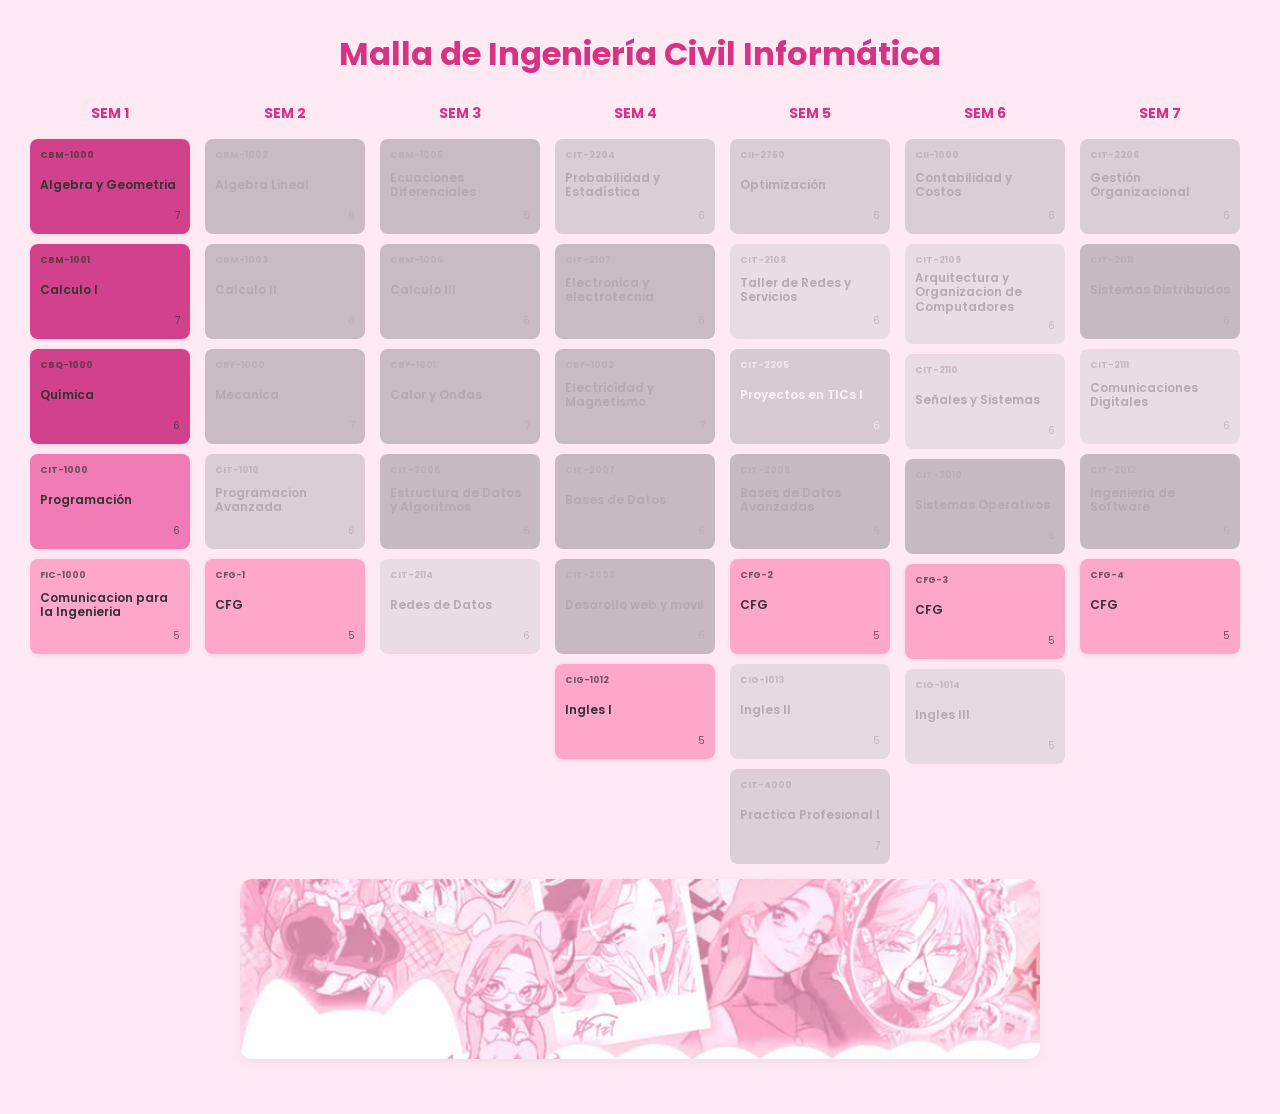
==== index.html @ 048e0d5b "Add files via upload" ====
<!DOCTYPE html>
<html lang="es">
<head>
    <link href="https://fonts.googleapis.com/css2?family=Poppins:wght@300;400;600&display=swap" rel="stylesheet">
    <meta charset="UTF-8">
    <meta name="viewport" content="width=device-width, initial-scale=1.0">
    <title>Mi Malla </title>

    <link rel="stylesheet" href="style.css">
    
</head>
<body>

    <header>
        <h1>Malla de Ingeniería Civil Informática</h1>
    </header>

    <main>
        <div id="malla"></div>
    </main>

    <script src="data.js"></script>
    <script src="script.js"></script>

    <header>
    <img src="mizibaner.jpg" alt="Banner Deco" class="banner-superior">
</header>
</body>
</html>
---- style.css ----
body {
    font-family: 'Poppins', sans-serif;
    margin: 0;
    padding: 30px;
    background: #ffeaf4; /* Tu fondo rosa original */
}

/* Estilos para el contenedor del encabezado */
header {
    text-align: center;
    margin-bottom: 25px;
    display: block; /* Asegura el orden vertical */
}

/* Tu rectángulo decorativo superior */
.banner-superior {
    width: 100%;          
    max-width: 800px;     /* Ancho máximo para que no quede gigante */
    height: 180px;        /* Alto del rectángulo */
    object-fit: cover;    /* Evita que la imagen se deforme o estire feo */
    border-radius: 12px;  /* Bordes redondeados estéticos */
    box-shadow: 0 4px 10px rgba(0,0,0,0.05); 
    margin: 0 auto 15px auto; /* Lo centra y le da separación con el título */
    display: block;
}

h1 {
    text-align: center;
    color: #d63384;
    margin: 0;
    margin-bottom: 25px;
}

#malla {
    display: grid;
    grid-template-columns: repeat(11, 1fr);
    gap: 15px;
    align-items: start;
    overflow-x: auto;
    padding-bottom: 15px;
}

.semestre {
    display: flex;
    flex-direction: column;
    gap: 10px; 
}

.semestre h2 {
    font-size: 14px;
    text-align: center;
    color: #d63384;
    margin: 0 0 5px 0;
}

/* --- ESTILO BASE DE LAS TARJETAS --- */
.ramo {
    padding: 10px;
    margin: 0;
    width: 140px;
    font-size: 12px;
    border-radius: 8px;
    box-shadow: 0 1px 4px rgba(0,0,0,0.1);
    transition: all 0.25s ease;
    display: flex;
    flex-direction: column;
    justify-content: space-between;
    min-height: 75px; 
    color: #333;
}

/* --- COLORES OFICIALES POR GRUPO (Cuando están Disponibles) --- */
.ramo.pc   { background-color: #d2418c; } /* Ciencias Básicas (Celeste) */
.ramo.sd   { background-color: #f17bb4; } /* Sistemas Digitales (Verde) */
.ramo.fi   { background-color: #c93c83; } /* Fundamentos Informática (Gris) */
.ramo.tic  { background-color: #ffb3cb; } /* Redes / TICs (Morado) */
.ramo.an   { background-color: #ff6bb8; color: white; } /* Proyectos / Gestión (Rojo) */
.ramo.tin  { background-color: #ffa7c9; } /* Transversales / Inglés (Naranja) */
.ramo.elec { background-color: #ff7dc2; } /* Electivos / Titulación (Rosa) */

/* Cambios de color para textos claros sobre fondos oscuros (Rojo) */
.ramo.an .ramo-codigo, .ramo.an .ramo-creditos { color: #fff; opacity: 0.8; }

/* --- COMPORTAMIENTO DE ESTADOS --- */

/* 1. Estado Bloqueado: Apaga el color original volviéndolo gris pálido */
.ramo.bloqueado {
    filter: grayscale(100%);
    opacity: 0.35;
    cursor: not-allowed;
    box-shadow: none;
}

/* 2. Estado Disponible: Recupera su color, brilla y es interactivo */
.ramo.disponible {
    filter: grayscale(0%);
    opacity: 1;
    cursor: pointer;
}

.ramo.disponible:hover {
    transform: scale(1.05);
    box-shadow: 0 4px 10px rgba(0,0,0,0.15);
}



.ramo.aprobado {
    background-image: linear-gradient(rgba(255, 227, 241, 0.65), rgba(214, 51, 132, 0.85)), url('aprobado.png') !important;
    background-size: cover;          /* Hace que la imagen cubra toda la casilla sin deformarse */
    background-position: center;     /* Centra tu foto dentro de la tarjeta */
    color: white !important;
    filter: grayscale(0%);
    opacity: 1;
    cursor: pointer;
    box-shadow: 0 4px 12px rgba(214, 51, 132, 0.5);
    transform: scale(0.98);
}

.ramo.aprobado .ramo-codigo, .ramo.aprobado .ramo-creditos {
    color: #ffffff !important;
    opacity: 0.95;
    text-shadow: 1px 1px 3px rgba(0, 0, 0, 0.5); /* Sombra al texto por si tu foto es muy clara */
}
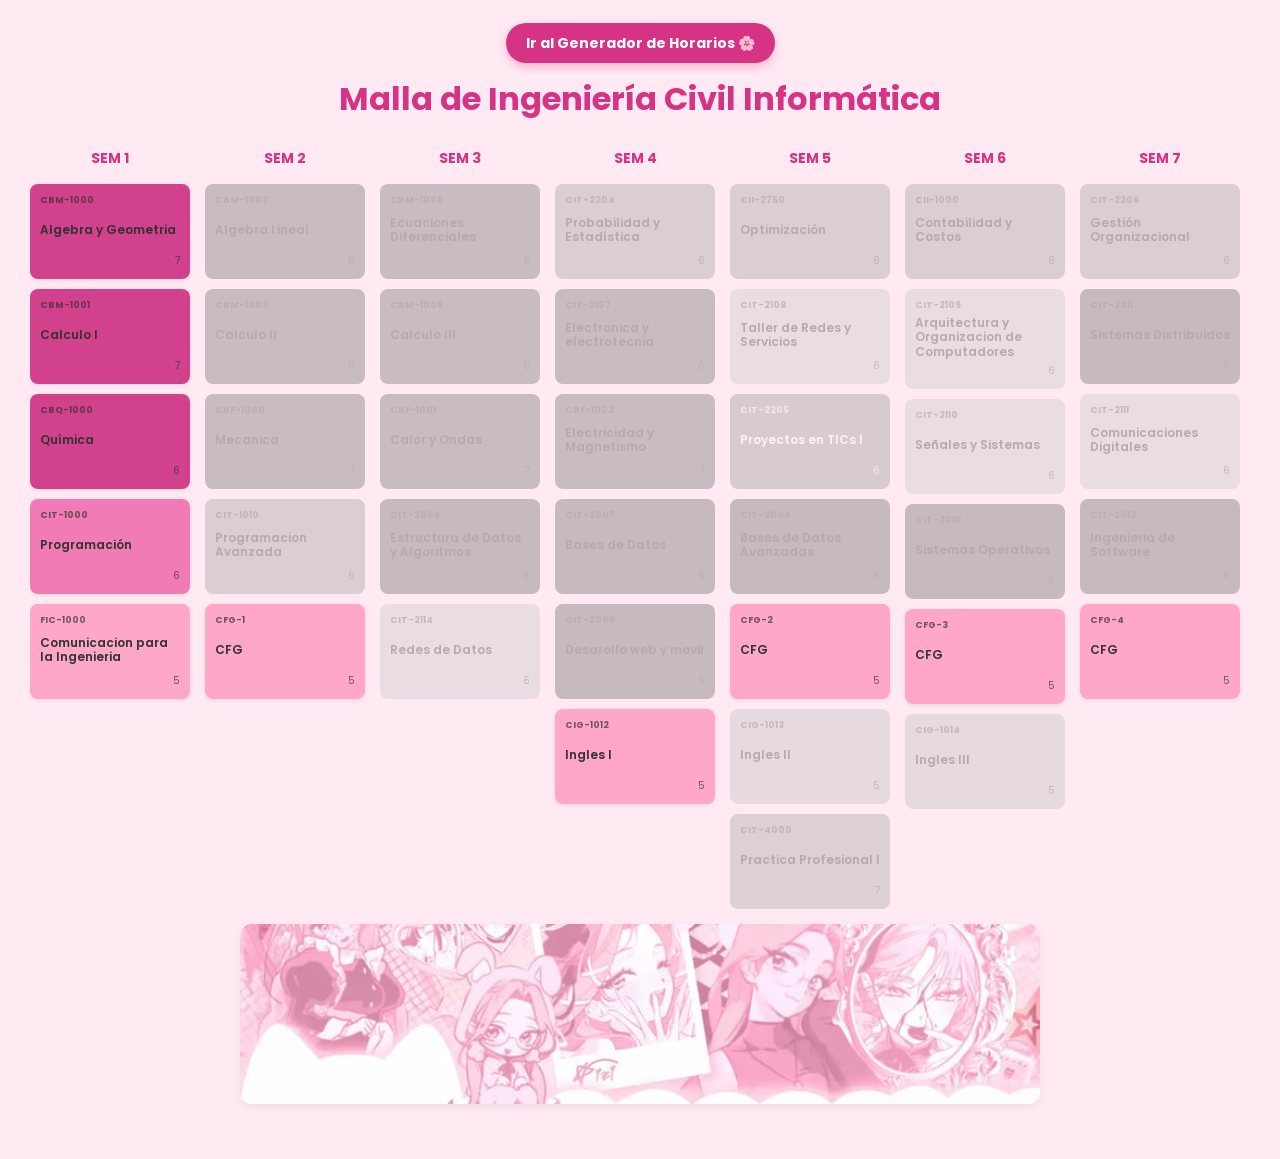
==== commit a1d11751: "Add files via upload" ====
--- a/index.html
+++ b/index.html
@@ -7,8 +7,14 @@
     <title>Mi Malla </title>
 
     <link rel="stylesheet" href="style.css">
-    
+    <div style="text-align: center; margin-bottom: 20px;">
+    <a href="horario.html" style="background-color: #d63384; color: white; padding: 10px 20px; border-radius: 20px; text-decoration: none; font-weight: bold; font-size: 14px; box-shadow: 0 4px 10px rgba(214,51,132,0.3);">
+        Ir al Generador de Horarios 🌸
+    </a>
+    </div>
 </head>
+
+
 <body>
 
     <header>
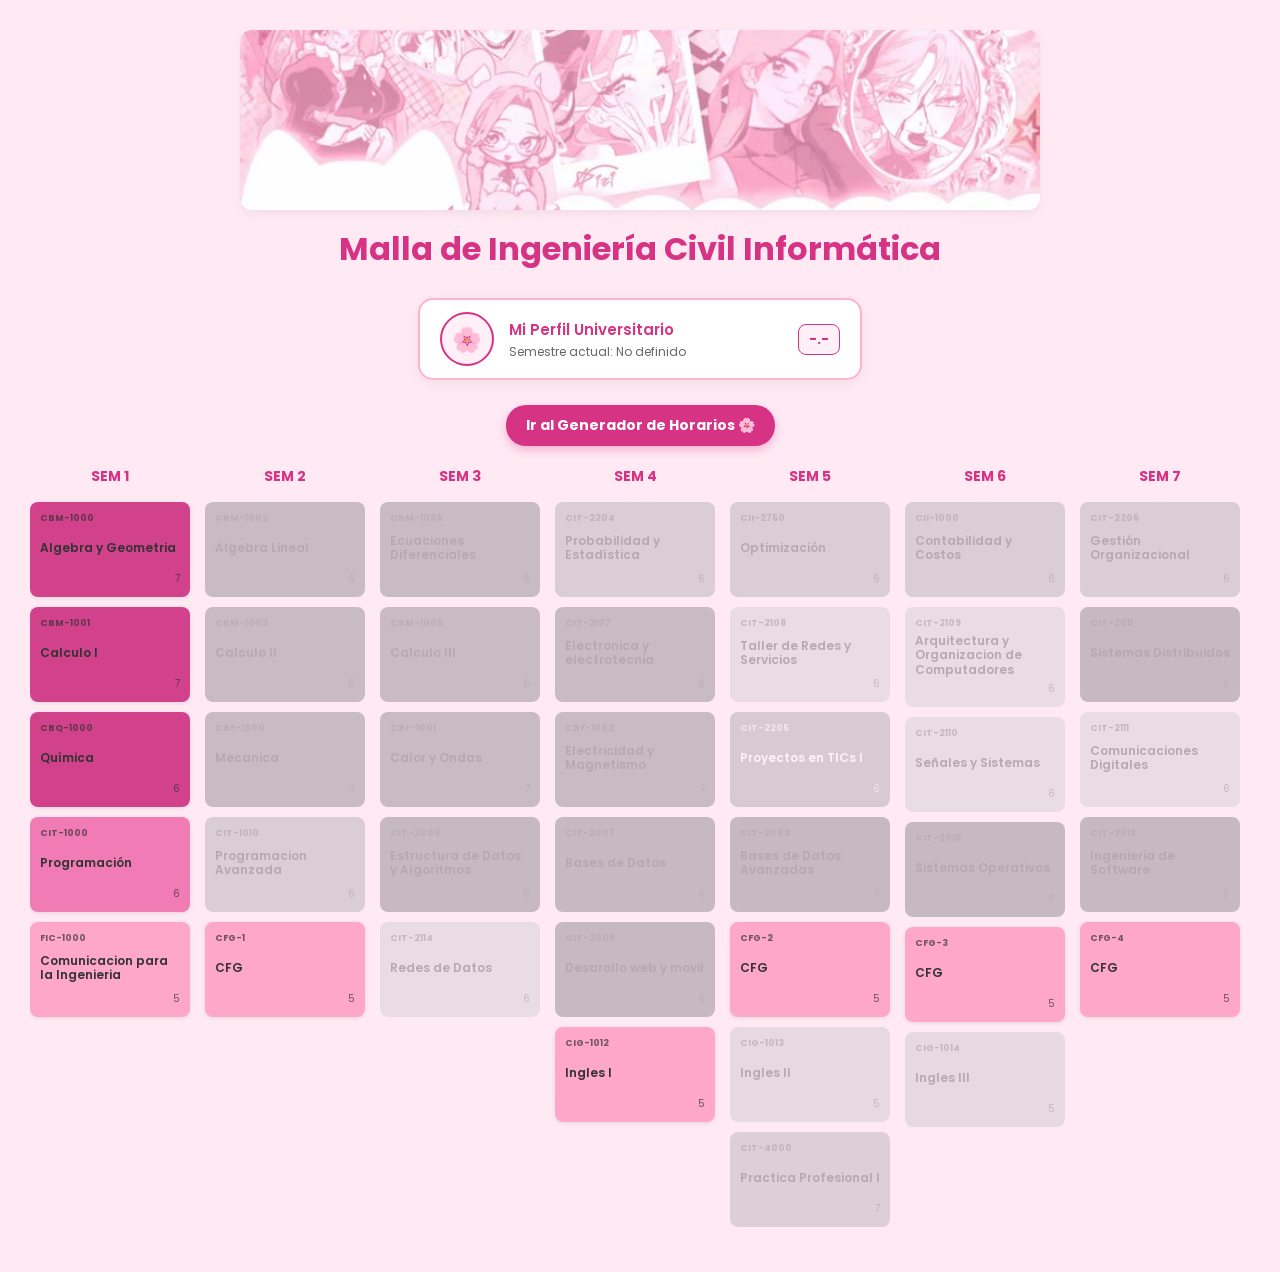
==== commit 38da7993: "subido yey" ====
--- a/index.html
+++ b/index.html
@@ -4,22 +4,33 @@
     <link href="https://fonts.googleapis.com/css2?family=Poppins:wght@300;400;600&display=swap" rel="stylesheet">
     <meta charset="UTF-8">
     <meta name="viewport" content="width=device-width, initial-scale=1.0">
-    <title>Mi Malla </title>
+    <title>Mi Malla</title>
 
     <link rel="stylesheet" href="style.css">
-    <div style="text-align: center; margin-bottom: 20px;">
-    <a href="horario.html" style="background-color: #d63384; color: white; padding: 10px 20px; border-radius: 20px; text-decoration: none; font-weight: bold; font-size: 14px; box-shadow: 0 4px 10px rgba(214,51,132,0.3);">
-        Ir al Generador de Horarios 🌸
-    </a>
-    </div>
 </head>
-
 
 <body>
 
     <header>
+        <img src="mizibaner.jpg" alt="Banner Deco" class="banner-superior">
         <h1>Malla de Ingeniería Civil Informática</h1>
     </header>
+
+    <!-- Tarjeta Fija de Perfil Rosita -->
+    <a href="perfil.html" style="background: white; max-width: 400px; margin: 10px auto 25px auto; padding: 12px 20px; border-radius: 15px; border: 2px solid #ffb3cb; box-shadow: 0 4px 15px rgba(0,0,0,0.05); display: flex; align-items: center; gap: 15px; text-decoration: none; color: #333; transition: 0.2s; cursor: pointer;">
+        <div style="width: 50px; height: 50px; border-radius: 50%; background: #ffeff6; display: flex; align-items: center; justify-content: center; font-size: 24px; border: 2px solid #d63384;">🌸</div>
+        <div style="text-align: left;">
+            <h3 style="margin: 0; color: #d63384; font-size: 15px; font-weight: 600;">Mi Perfil Universitario</h3>
+            <p id="txt-semestre" style="margin: 2px 0 0 0; font-size: 12px; color: #666;">Cargando semestre...</p>
+        </div>
+        <div id="txt-promedio" style="margin-left: auto; background: #ffeff6; border: 1px solid #d63384; color: #d63384; padding: 4px 10px; border-radius: 8px; font-weight: bold; font-size: 14px;">-.-</div>
+    </a>
+
+    <div style="text-align: center; margin-bottom: 20px;">
+        <a href="horario.html" style="background-color: #d63384; color: white; padding: 10px 20px; border-radius: 20px; text-decoration: none; font-weight: bold; font-size: 14px; box-shadow: 0 4px 10px rgba(214,51,132,0.3); display: inline-block;">
+            Ir al Generador de Horarios 🌸
+        </a>
+    </div>
 
     <main>
         <div id="malla"></div>
@@ -28,8 +39,26 @@
     <script src="data.js"></script>
     <script src="script.js"></script>
 
-    <header>
-    <img src="mizibaner.jpg" alt="Banner Deco" class="banner-superior">
-</header>
+    <!-- Pequeño script para conectar los datos globales del perfil con la tarjeta -->
+    <script>
+        function actualizarTarjetaPerfil() {
+            const semestreActual = localStorage.getItem('perfil_semestre') || "No definido";
+            document.getElementById('txt-semestre').innerText = `Semestre actual: ${semestreActual}`;
+
+            const notasGuardadas = JSON.parse(localStorage.getItem('perfil_notas')) || {};
+            const notas = Object.values(notasGuardadas).map(Number).filter(n => n > 0);
+            
+            if (notas.length > 0) {
+                const suma = notas.reduce((a, b) => a + b, 0);
+                const promedio = (suma / notas.length).toFixed(2);
+                document.getElementById('txt-promedio').innerText = promedio;
+            } else {
+                document.getElementById('txt-promedio').innerText = "-.-";
+            }
+        }
+        
+        // Ejecutar al cargar la página de la malla
+        window.addEventListener('DOMContentLoaded', actualizarTarjetaPerfil);
+    </script>
 </body>
 </html>
